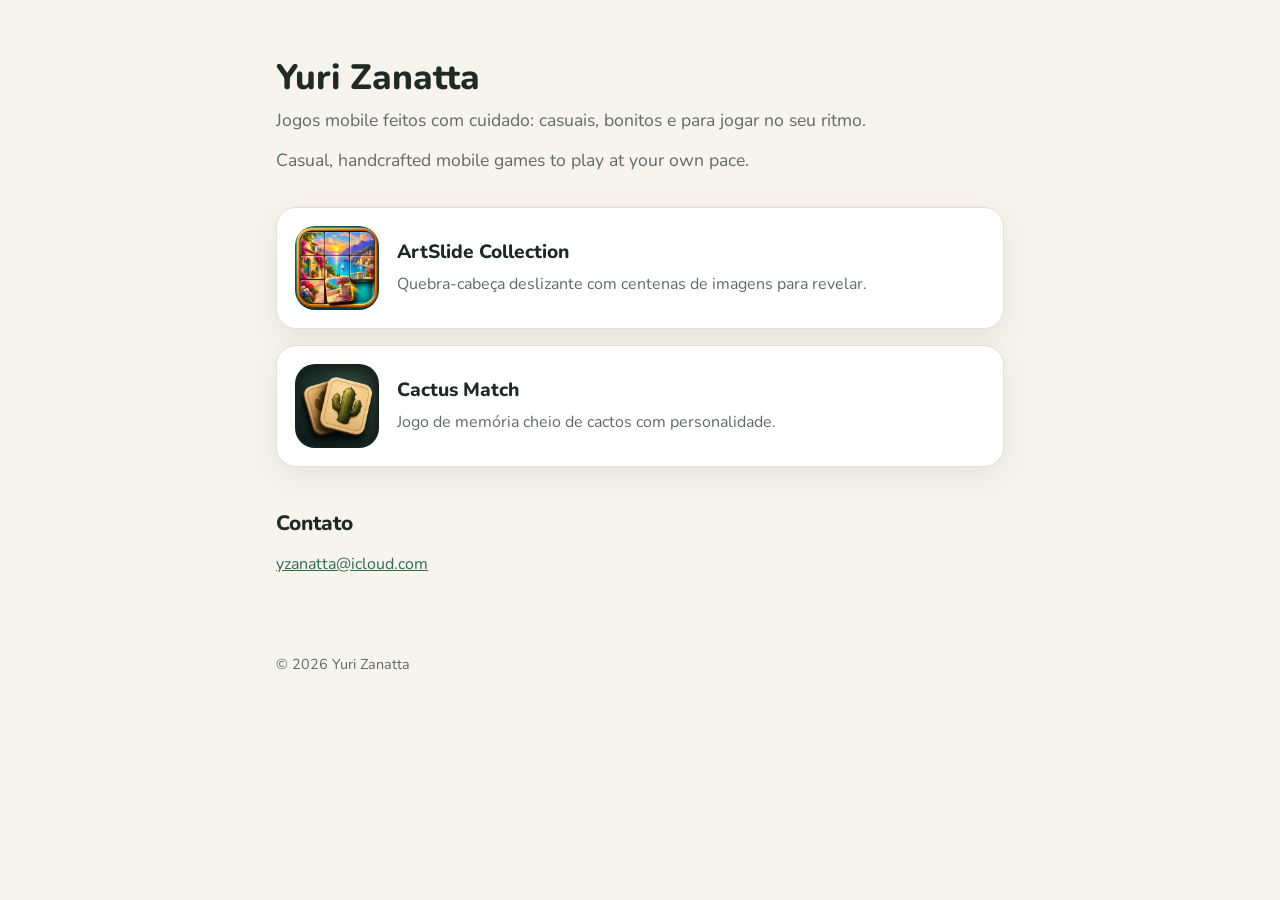
==== index.html @ 7b3d5c46 "Site de jogos com app-ads.txt, ArtSlide Collection e Cactus Match" ====
<!doctype html>
<html lang="pt-BR">
<head>
  <meta charset="utf-8">
  <meta name="viewport" content="width=device-width, initial-scale=1">
  <title>Yuri Zanatta · Jogos</title>
  <meta name="description" content="Jogos mobile de Yuri Zanatta: ArtSlide Collection e Cactus Match.">
  <link rel="preconnect" href="https://fonts.googleapis.com">
  <link rel="preconnect" href="https://fonts.gstatic.com" crossorigin>
  <link href="https://fonts.googleapis.com/css2?family=Nunito:wght@400;700;800&display=swap" rel="stylesheet">
  <link rel="stylesheet" href="style.css">
</head>
<body>
  <main>
    <h1>Yuri Zanatta</h1>
    <p class="lead">Jogos mobile feitos com cuidado: casuais, bonitos e para jogar no seu ritmo.</p>
    <p class="lead">Casual, handcrafted mobile games to play at your own pace.</p>

    <section class="games">
      <a class="card" href="artslide/">
        <img class="icon" src="img/artslide.png" alt="Ícone do ArtSlide Collection">
        <div>
          <h3>ArtSlide Collection</h3>
          <p>Quebra-cabeça deslizante com centenas de imagens para revelar.</p>
        </div>
      </a>
      <a class="card" href="cactus-match/">
        <img class="icon" src="img/cactus-match.png" alt="Ícone do Cactus Match">
        <div>
          <h3>Cactus Match</h3>
          <p>Jogo de memória cheio de cactos com personalidade.</p>
        </div>
      </a>
    </section>

    <h2>Contato</h2>
    <p><a href="mailto:yzanatta@icloud.com">yzanatta@icloud.com</a></p>
  </main>
  <footer>© 2026 Yuri Zanatta</footer>
</body>
</html>
---- style.css ----
:root {
  --bg: #f7f4ee;
  --surface: #ffffff;
  --text: #1f2a24;
  --muted: #5f6b64;
  --line: #e4ded3;
  --accent: #2f6b4f;
  --shadow: 0 10px 30px rgba(31, 42, 36, 0.08);
}

@media (prefers-color-scheme: dark) {
  :root {
    --bg: #141815;
    --surface: #1d231f;
    --text: #eef1ec;
    --muted: #a3ada6;
    --line: #2d352f;
    --accent: #7fcf9c;
    --shadow: 0 10px 30px rgba(0, 0, 0, 0.35);
  }
}

* { box-sizing: border-box; }

body {
  margin: 0;
  background: var(--bg);
  color: var(--text);
  font-family: "Nunito", system-ui, -apple-system, sans-serif;
  line-height: 1.6;
}

main {
  max-width: 760px;
  margin: 0 auto;
  padding: 56px 16px 40px;
}

a { color: var(--accent); }

h1 { font-size: 2.2rem; line-height: 1.2; margin: 0 0 8px; font-weight: 800; }
h2 { font-size: 1.3rem; margin: 40px 0 12px; font-weight: 800; }
p { margin: 0 0 12px; }

.lead { color: var(--muted); font-size: 1.1rem; }
.back { display: inline-block; margin-bottom: 28px; text-decoration: none; font-weight: 700; }

.games { display: grid; gap: 16px; margin-top: 32px; }

.card {
  display: flex;
  gap: 18px;
  align-items: center;
  padding: 18px;
  background: var(--surface);
  border: 1px solid var(--line);
  border-radius: 20px;
  box-shadow: var(--shadow);
  text-decoration: none;
  color: inherit;
}

.card:hover { border-color: var(--accent); }
.card h3 { margin: 0 0 4px; font-size: 1.2rem; font-weight: 800; }
.card p { margin: 0; color: var(--muted); }

.icon { width: 84px; height: 84px; border-radius: 20px; flex-shrink: 0; }
.icon.large { width: 128px; height: 128px; border-radius: 28px; box-shadow: var(--shadow); }

.hero { display: flex; gap: 24px; align-items: center; flex-wrap: wrap; }

.store {
  display: inline-block;
  margin-top: 16px;
  padding: 12px 22px;
  border-radius: 999px;
  background: var(--accent);
  color: var(--bg);
  font-weight: 800;
  text-decoration: none;
}

ul { padding-left: 20px; }
li { margin-bottom: 6px; }

.links { list-style: none; padding: 0; }
.links li { padding: 12px 0; border-bottom: 1px solid var(--line); margin: 0; }

footer {
  max-width: 760px;
  margin: 0 auto;
  padding: 24px 16px 48px;
  color: var(--muted);
  font-size: 0.9rem;
}
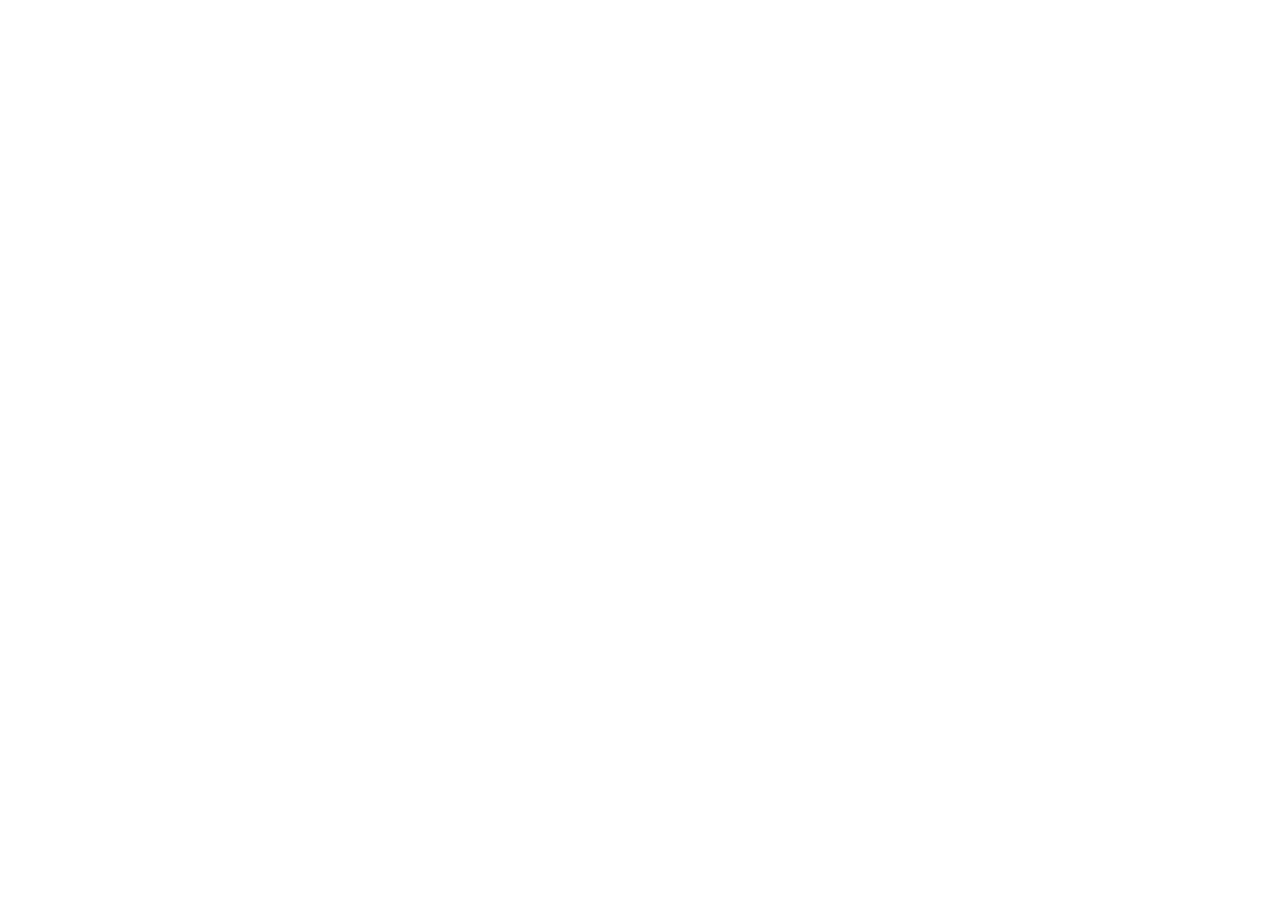
==== commit c48bb88f: "Redireciona o site para cactusforgestudio.com - Início, ArtSlide e Cactus Match levam às páginas equ" ====
--- a/index.html
+++ b/index.html
@@ -3,39 +3,15 @@
 <head>
   <meta charset="utf-8">
   <meta name="viewport" content="width=device-width, initial-scale=1">
-  <title>Yuri Zanatta · Jogos</title>
-  <meta name="description" content="Jogos mobile de Yuri Zanatta: ArtSlide Collection e Cactus Match.">
-  <link rel="preconnect" href="https://fonts.googleapis.com">
-  <link rel="preconnect" href="https://fonts.gstatic.com" crossorigin>
-  <link href="https://fonts.googleapis.com/css2?family=Nunito:wght@400;700;800&display=swap" rel="stylesheet">
-  <link rel="stylesheet" href="style.css">
+  <title>Jogos · Cactus Forge</title>
+  <link rel="canonical" href="https://cactusforgestudio.com/">
+  <meta http-equiv="refresh" content="0; url=https://cactusforgestudio.com/">
+  <script>location.replace('https://cactusforgestudio.com/');</script>
 </head>
 <body>
   <main>
-    <h1>Yuri Zanatta</h1>
-    <p class="lead">Jogos mobile feitos com cuidado: casuais, bonitos e para jogar no seu ritmo.</p>
-    <p class="lead">Casual, handcrafted mobile games to play at your own pace.</p>
-
-    <section class="games">
-      <a class="card" href="artslide/">
-        <img class="icon" src="img/artslide.png" alt="Ícone do ArtSlide Collection">
-        <div>
-          <h3>ArtSlide Collection</h3>
-          <p>Quebra-cabeça deslizante com centenas de imagens para revelar.</p>
-        </div>
-      </a>
-      <a class="card" href="cactus-match/">
-        <img class="icon" src="img/cactus-match.png" alt="Ícone do Cactus Match">
-        <div>
-          <h3>Cactus Match</h3>
-          <p>Jogo de memória cheio de cactos com personalidade.</p>
-        </div>
-      </a>
-    </section>
-
-    <h2>Contato</h2>
-    <p><a href="mailto:yzanatta@icloud.com">yzanatta@icloud.com</a></p>
+    <p>Este site agora está em <a href="https://cactusforgestudio.com/">cactusforgestudio.com</a>.</p>
+    <p lang="en">This site has moved to <a href="https://cactusforgestudio.com/">cactusforgestudio.com</a>.</p>
   </main>
-  <footer>© 2026 Yuri Zanatta</footer>
 </body>
 </html>
